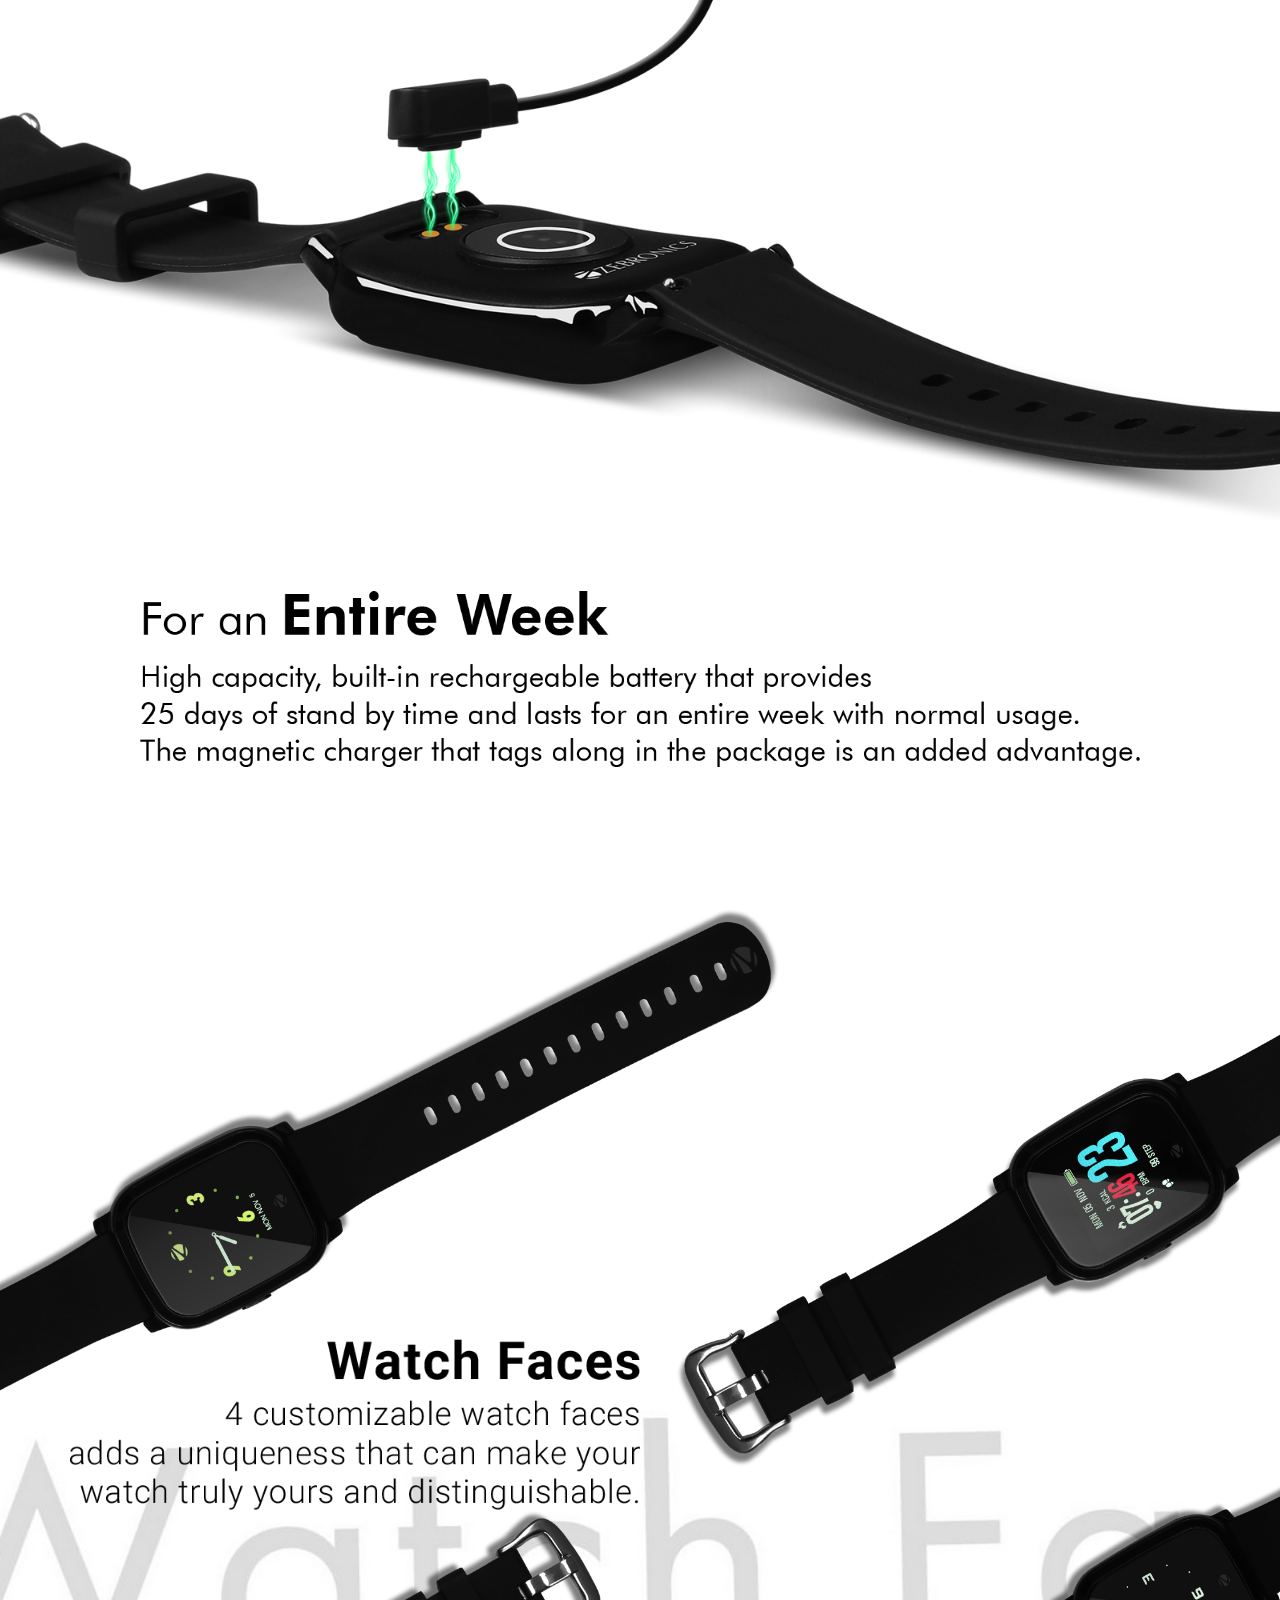
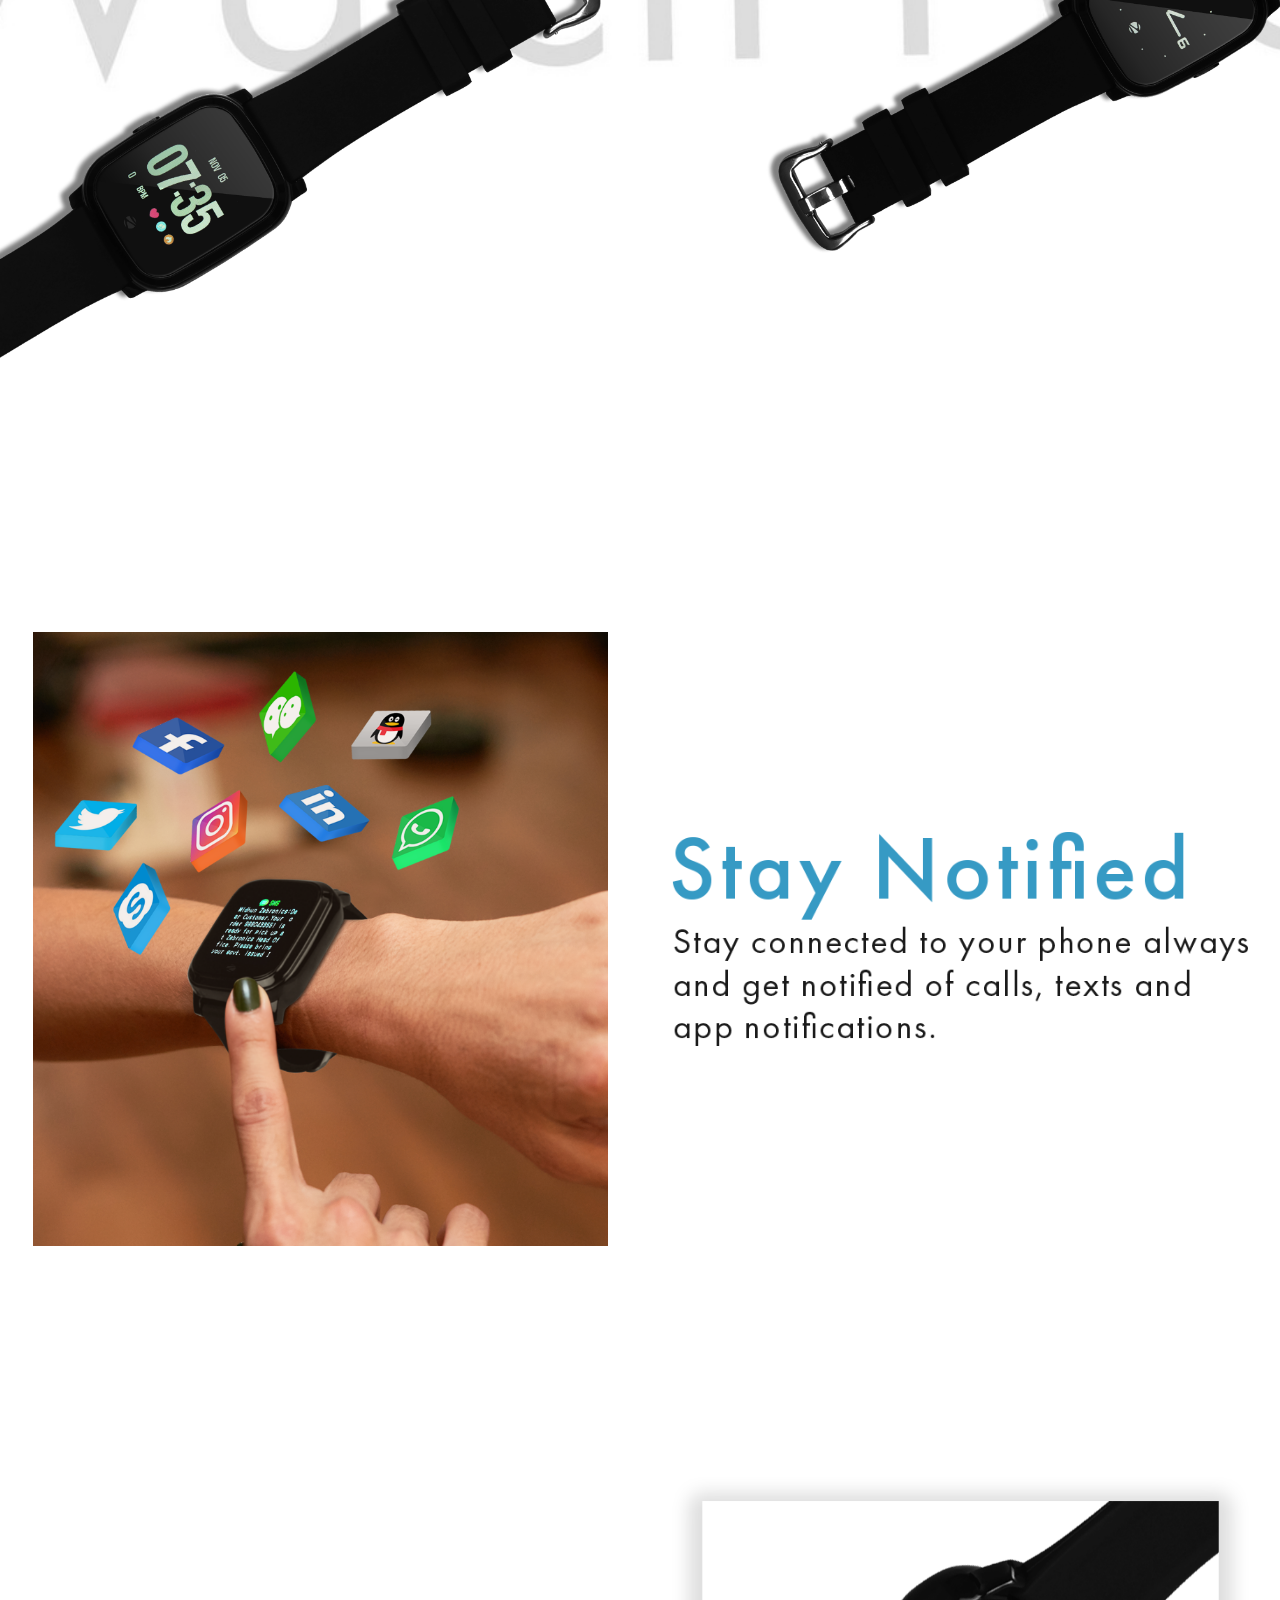
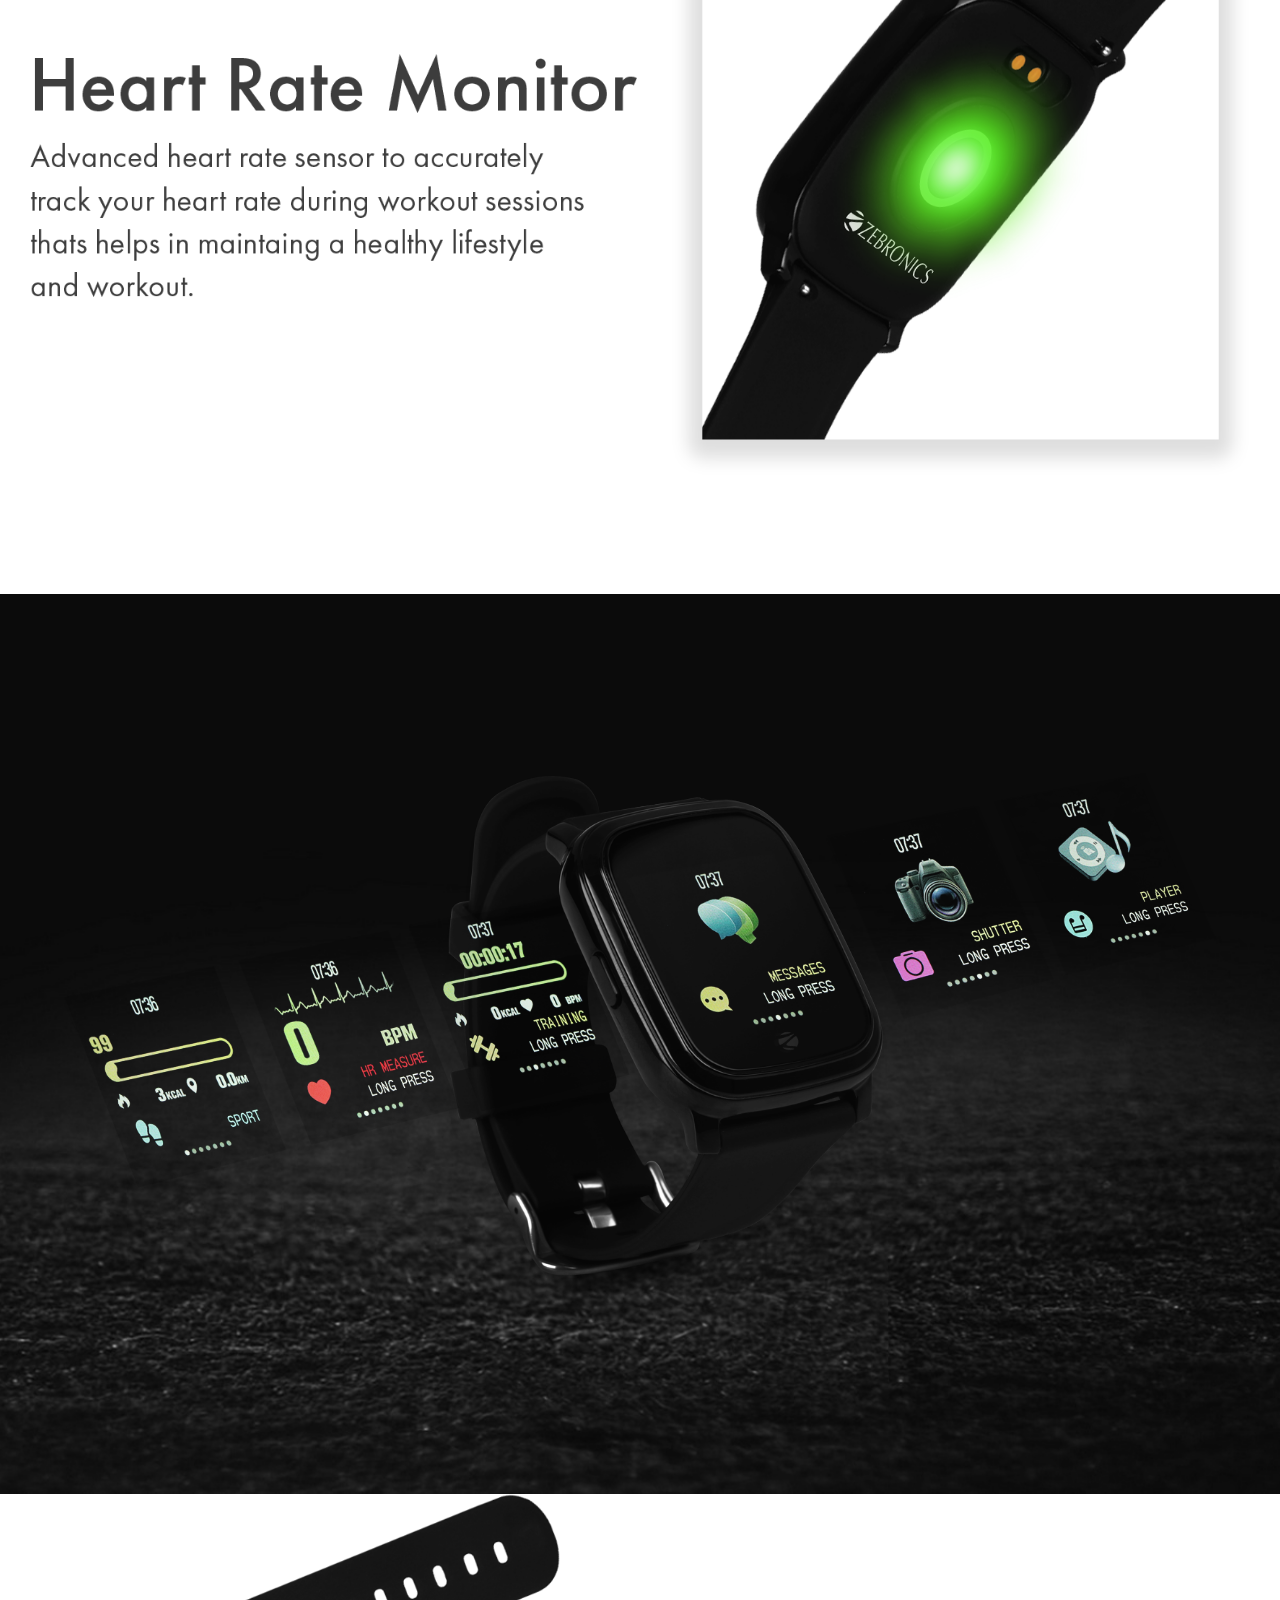
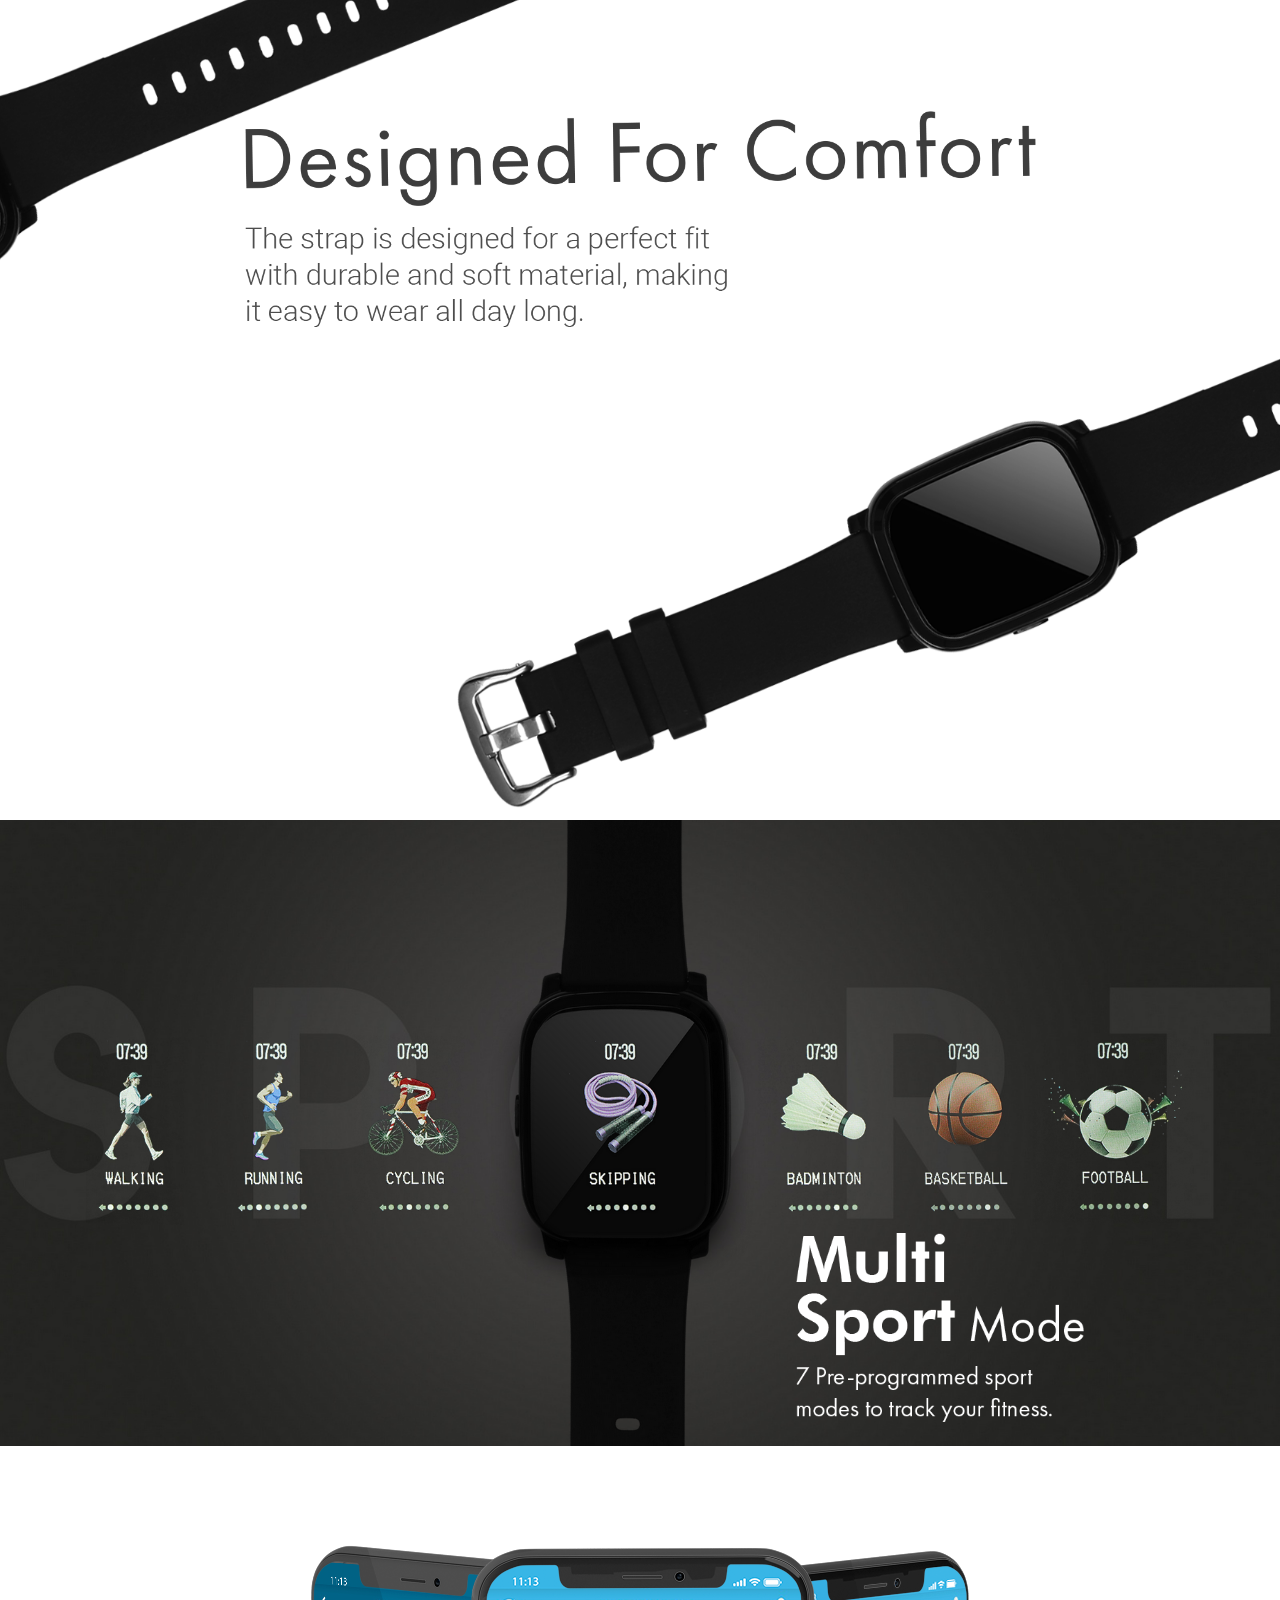
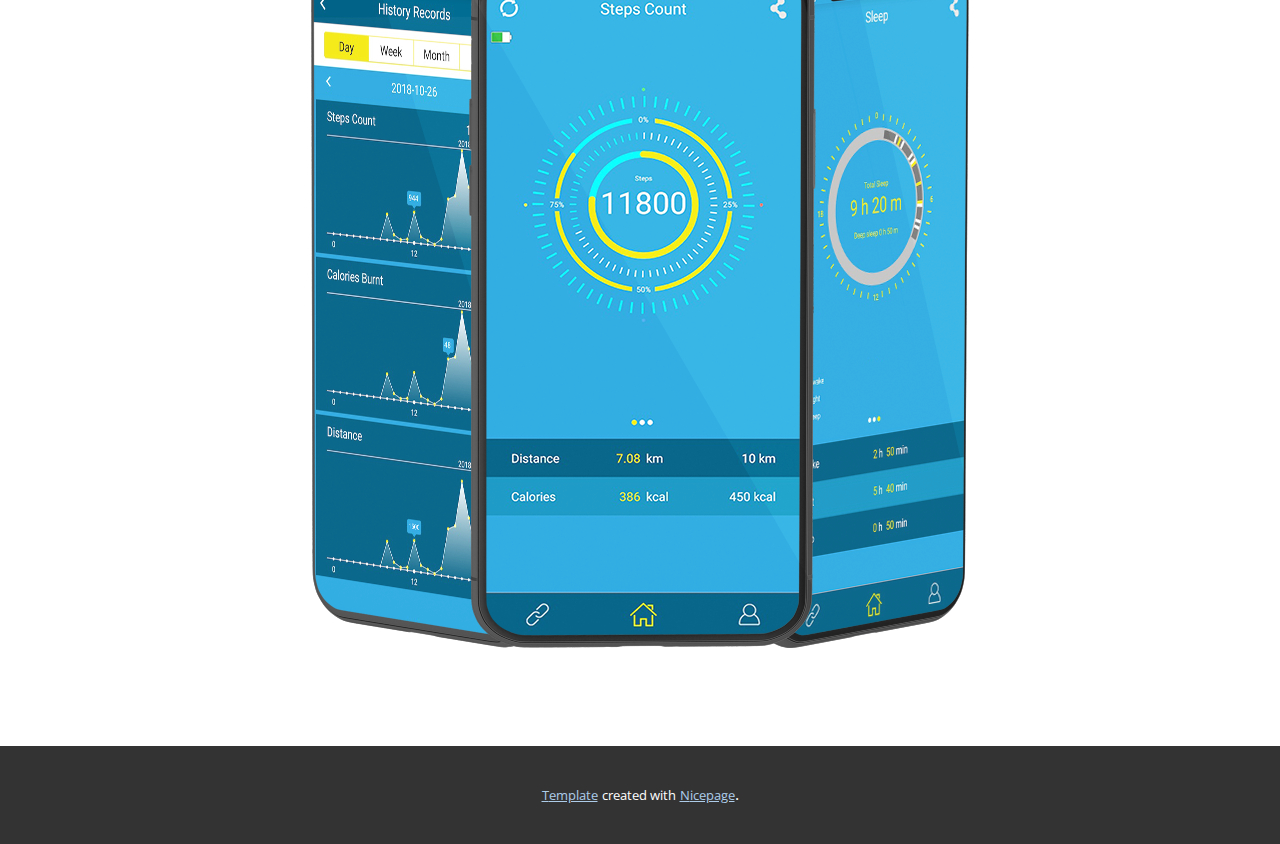
==== index.html @ 2b34265b "initial commit" ====
<!DOCTYPE html>
<html style="font-size: 16px;">

<head>
    <meta name="viewport" content="width=device-width, initial-scale=1.0">
    <meta charset="utf-8">
    <meta name="keywords" content="">
    <meta name="description" content="">
    <meta name="page_type" content="np-template-header-footer-from-plugin">
    <title>Page 1</title>
    <link rel="stylesheet" href="nicepage.css" media="screen">
    <link rel="stylesheet" href="Page-1.css" media="screen">
    <script class="u-script" type="text/javascript" src="jquery.js" defer=""></script>
    <script class="u-script" type="text/javascript" src="nicepage.js" defer=""></script>
    <link id="u-google-font" rel="stylesheet" href="https://fonts.googleapis.com/css?family=Roboto:100,100i,300,300i,400,400i,500,500i,700,700i,900,900i|Open+Sans:300,300i,400,400i,600,600i,700,700i,800,800i">









    <script type="application/ld+json">
        {
        		"@context": "http://schema.org",
        		"@type": "Organization",
        		"name": "",
        		"url": "index.html"
        }
    </script>
    <meta property="og:title" content="Page 1">
    <meta property="og:type" content="website">
    <meta name="theme-color" content="#478ac9">
    <link rel="canonical" href="index.html">
    <meta property="og:url" content="index.html">
</head>

<body data-home-page-name='Page 1' class="u-body">
    <section class="u-clearfix u-hidden-sm u-hidden-xs u-section-1" id="sec-c8ea">
        <div class="u-clearfix u-expanded-width u-layout-wrap u-layout-wrap-1">
            <div class="u-layout">
                <div class="u-layout-col">
                    <div class="u-container-style u-image u-layout-cell u-left-cell u-right-cell u-size-30 u-image-1" data-image-width="1900" data-image-height="881">
                        <div class="u-container-layout u-container-layout-1"></div>
                    </div>
                    <div class="u-container-style u-layout-cell u-left-cell u-right-cell u-size-30 u-layout-cell-2">
                        <div class="u-container-layout u-container-layout-2">
                            <img src="images/batterytxt.png" alt="" class="u-image u-image-default u-image-2" data-image-width="1417" data-image-height="250">
                        </div>
                    </div>
                </div>
            </div>
        </div>
    </section>
    <section class="u-clearfix u-hidden-sm u-hidden-xs u-image u-section-2" id="sec-03a7">
        <div class="u-clearfix u-sheet u-valign-bottom-lg u-valign-bottom-xl u-sheet-1">
            <img src="images/Group1copy2.png" alt="" class="u-image u-image-default u-image-1" data-image-width="1512" data-image-height="872">
            <img src="images/Group1copy3.png" alt="" class="u-image u-image-default u-image-2" data-image-width="1459" data-image-height="892">
            <img src="images/Group1copy.png" alt="" class="u-image u-image-default u-image-3" data-image-width="1566" data-image-height="976">
            <img src="images/facestxt.png" alt="" class="u-image u-image-default u-image-4" data-image-width="711" data-image-height="213">
            <img src="images/Group1.png" alt="" class="u-image u-image-default u-image-5" data-image-width="1464" data-image-height="954">
        </div>
    </section>
    <section class="u-clearfix u-hidden-lg u-hidden-md u-hidden-xl u-image u-section-3" id="sec-4ccc">
        <div class="u-clearfix u-sheet u-sheet-1">
            <img src="images/cmfmimg.png" alt="" class="u-image u-image-default u-image-1" data-image-width="314" data-image-height="1910">
            <img src="images/cmfmtxt.png" alt="" class="u-image u-image-default u-image-2" data-image-width="1025" data-image-height="282">
        </div>
    </section>
    <section class="u-clearfix u-valign-middle-xs u-section-4" id="sec-d850">
        <div class="u-clearfix u-expanded-width u-layout-wrap u-layout-wrap-1">
            <div class="u-layout">
                <div class="u-layout-row">
                    <div class="u-align-center-lg u-align-center-md u-align-center-sm u-align-center-xs u-container-style u-layout-cell u-left-cell u-size-30 u-layout-cell-1">
                        <div class="u-container-layout u-valign-middle u-container-layout-1">
                            <img src="images/notifiedimg.png" alt="" class="u-image u-image-default u-image-1" data-image-width="823" data-image-height="879">
                        </div>
                    </div>
                    <div class="u-align-center-lg u-align-center-md u-align-center-sm u-align-center-xs u-container-style u-layout-cell u-right-cell u-size-30 u-layout-cell-2">
                        <div class="u-container-layout u-valign-middle u-container-layout-2">
                            <img src="images/notifiedtxt.png" alt="" class="u-image u-image-default u-image-2" data-image-width="659" data-image-height="245">
                        </div>
                    </div>
                </div>
            </div>
        </div>
    </section>
    <section class="u-clearfix u-valign-middle-lg u-valign-middle-md u-valign-middle-sm u-valign-middle-xs u-section-5" id="sec-684a">
        <div class="u-clearfix u-expanded-width u-layout-wrap u-layout-wrap-1">
            <div class="u-layout">
                <div class="u-layout-row">
                    <div class="u-align-center-lg u-align-center-md u-align-center-sm u-align-center-xs u-container-style u-layout-cell u-left-cell u-size-30 u-layout-cell-1">
                        <div class="u-container-layout u-valign-middle u-container-layout-1">
                            <img src="images/hrmtxt.png" alt="" class="u-image u-image-default u-image-1" data-image-width="751" data-image-height="301">
                        </div>
                    </div>
                    <div class="u-align-center-lg u-align-center-md u-align-center-sm u-align-center-xs u-container-style u-layout-cell u-right-cell u-size-30 u-layout-cell-2">
                        <div class="u-container-layout u-valign-middle u-container-layout-2">
                            <img src="images/hrmimg.png" alt="" class="u-image u-image-default u-image-2" data-image-width="780" data-image-height="809">
                        </div>
                    </div>
                </div>
            </div>
        </div>
    </section>
    <section class="u-clearfix u-image u-section-6" id="sec-d4ac">
        <div class="u-clearfix u-sheet u-valign-middle u-sheet-1">
            <img src="images/functions.png" alt="" class="u-image u-image-default u-image-1" data-image-width="1596" data-image-height="752">
        </div>
    </section>
    <section class="u-align-center-lg u-align-center-md u-align-center-sm u-align-center-xs u-clearfix u-hidden-sm u-hidden-xs u-section-7" id="sec-c87b">
        <div class="u-clearfix u-expanded-width u-layout-wrap u-layout-wrap-1">
            <div class="u-gutter-0 u-layout">
                <div class="u-layout-col">
                    <div class="u-container-style u-hidden-sm u-hidden-xs u-layout-cell u-left-cell u-right-cell u-size-30 u-layout-cell-1">
                        <div class="u-container-layout u-valign-top-xl u-container-layout-1">
                            <img src="images/comforti2.png" alt="" class="u-image u-image-default u-image-1" data-image-width="1582" data-image-height="766">
                            <img src="images/comforttxt.png" alt="" class="u-image u-image-default u-image-2" data-image-width="1288" data-image-height="352">
                            <img src="images/comforti2.png" alt="" class="u-image u-image-default u-image-3" data-image-width="1582" data-image-height="766">
                        </div>
                    </div>
                    <div class="u-container-style u-layout-cell u-left-cell u-right-cell u-size-30 u-layout-cell-2">
                        <div class="u-container-layout u-container-layout-2"></div>
                    </div>
                </div>
            </div>
        </div>
    </section>
    <section class="u-align-center u-clearfix u-hidden-sm u-hidden-xs u-image u-section-8" id="sec-77e2">
        <div class="u-clearfix u-sheet u-valign-middle u-sheet-1">
            <img src="images/sportmodeimg.png" alt="" class="u-border-no-bottom u-border-no-left u-border-no-right u-border-no-top u-image u-image-default u-image-1" data-image-width="1768" data-image-height="1000">
            <img src="images/sporttxt.png" alt="" class="u-image u-image-default u-image-2" data-image-width="405" data-image-height="266">
        </div>
    </section>
    <section class="u-clearfix u-section-9" id="sec-fd3b">
        <div class="u-clearfix u-sheet u-valign-middle-xl u-sheet-1">
            <img src="images/p3r.png" alt="" class="u-image u-image-default u-image-1" data-image-width="216" data-image-height="697">
            <img src="images/p2l.png" alt="" class="u-image u-image-default u-image-2" data-image-width="233" data-image-height="703">
            <img src="images/p1c.png" alt="" class="u-image u-image-default u-image-3" data-image-width="347" data-image-height="700">
        </div>
    </section>


    <section class="u-backlink u-clearfix u-grey-80">
        <a class="u-link" href="https://nicepage.com/html" target="_blank">
        <span>Template</span>
      </a>
        <p class="u-text">
            <span>created with</span>
        </p>
        <a class="u-link" href="https://nicepage.com" target="_blank">
        <span>Nicepage</span>
      </a>.

    </section>
</body>

</html>
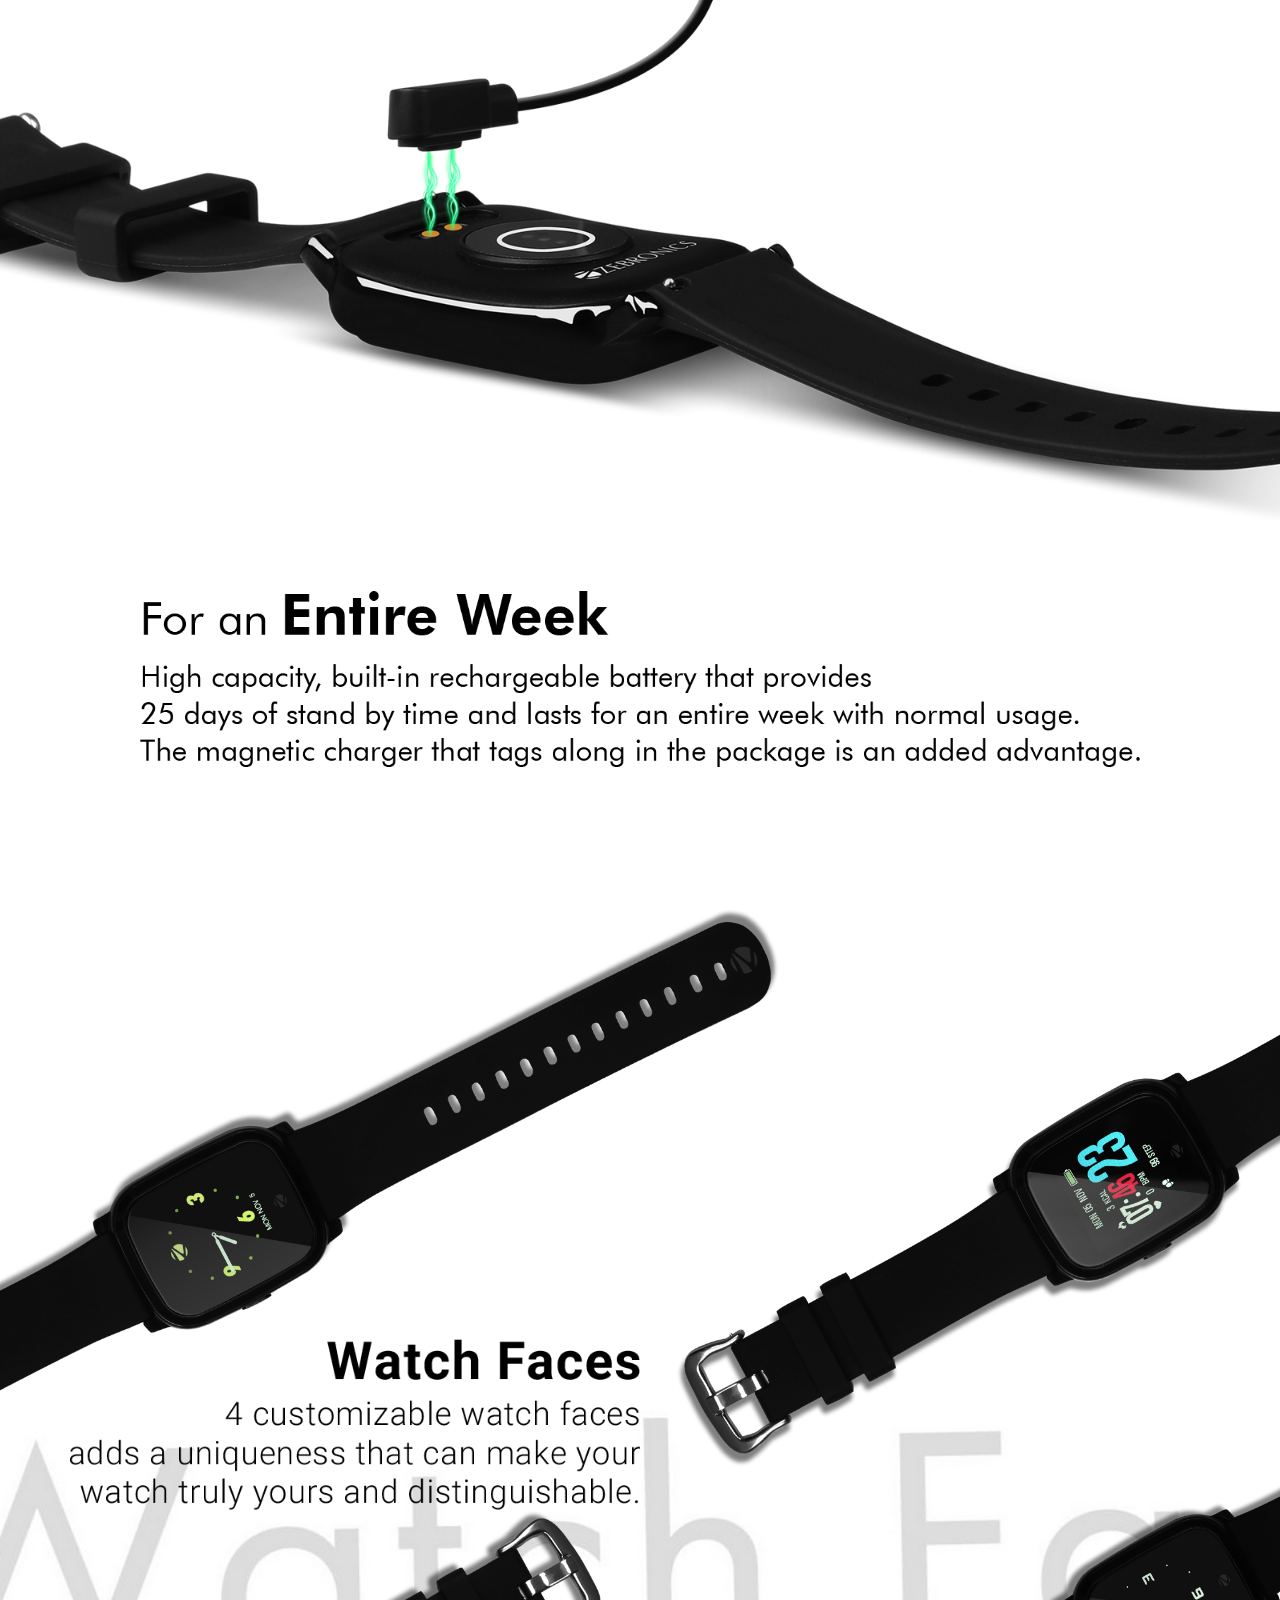
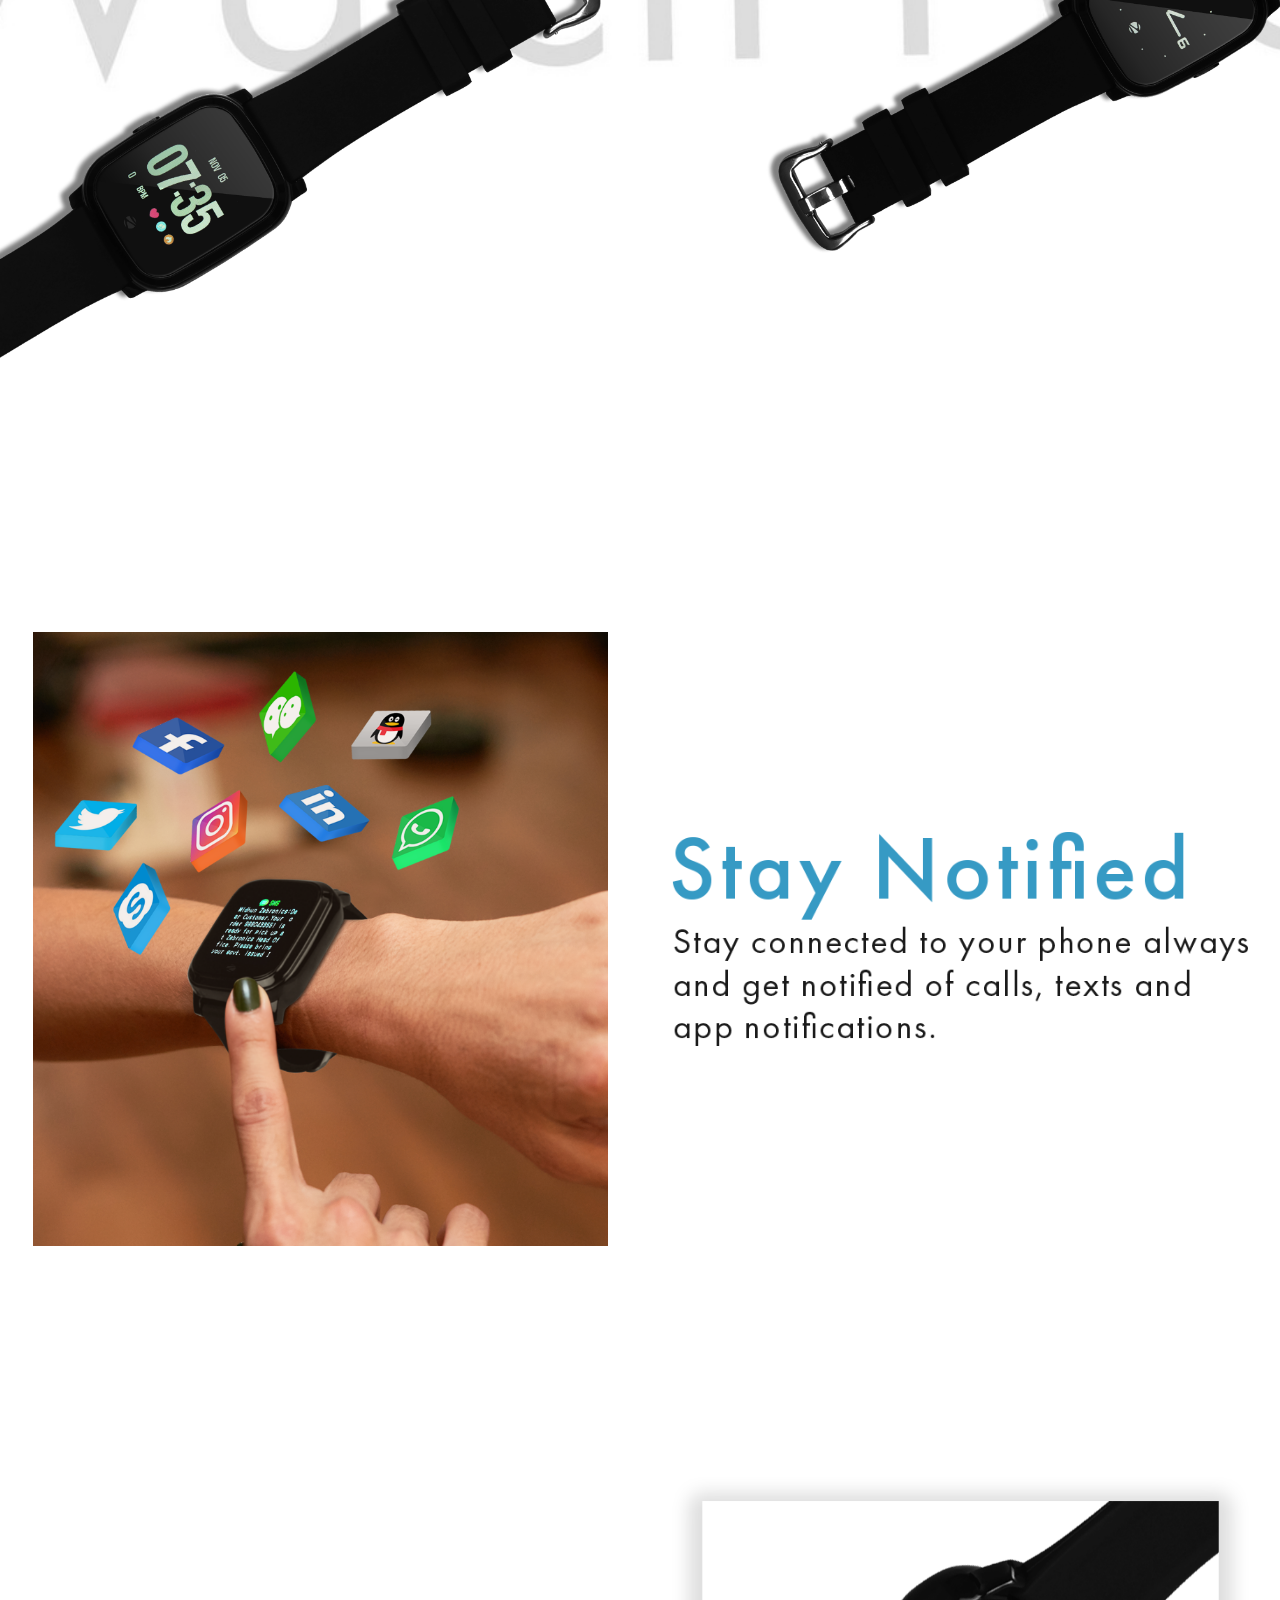
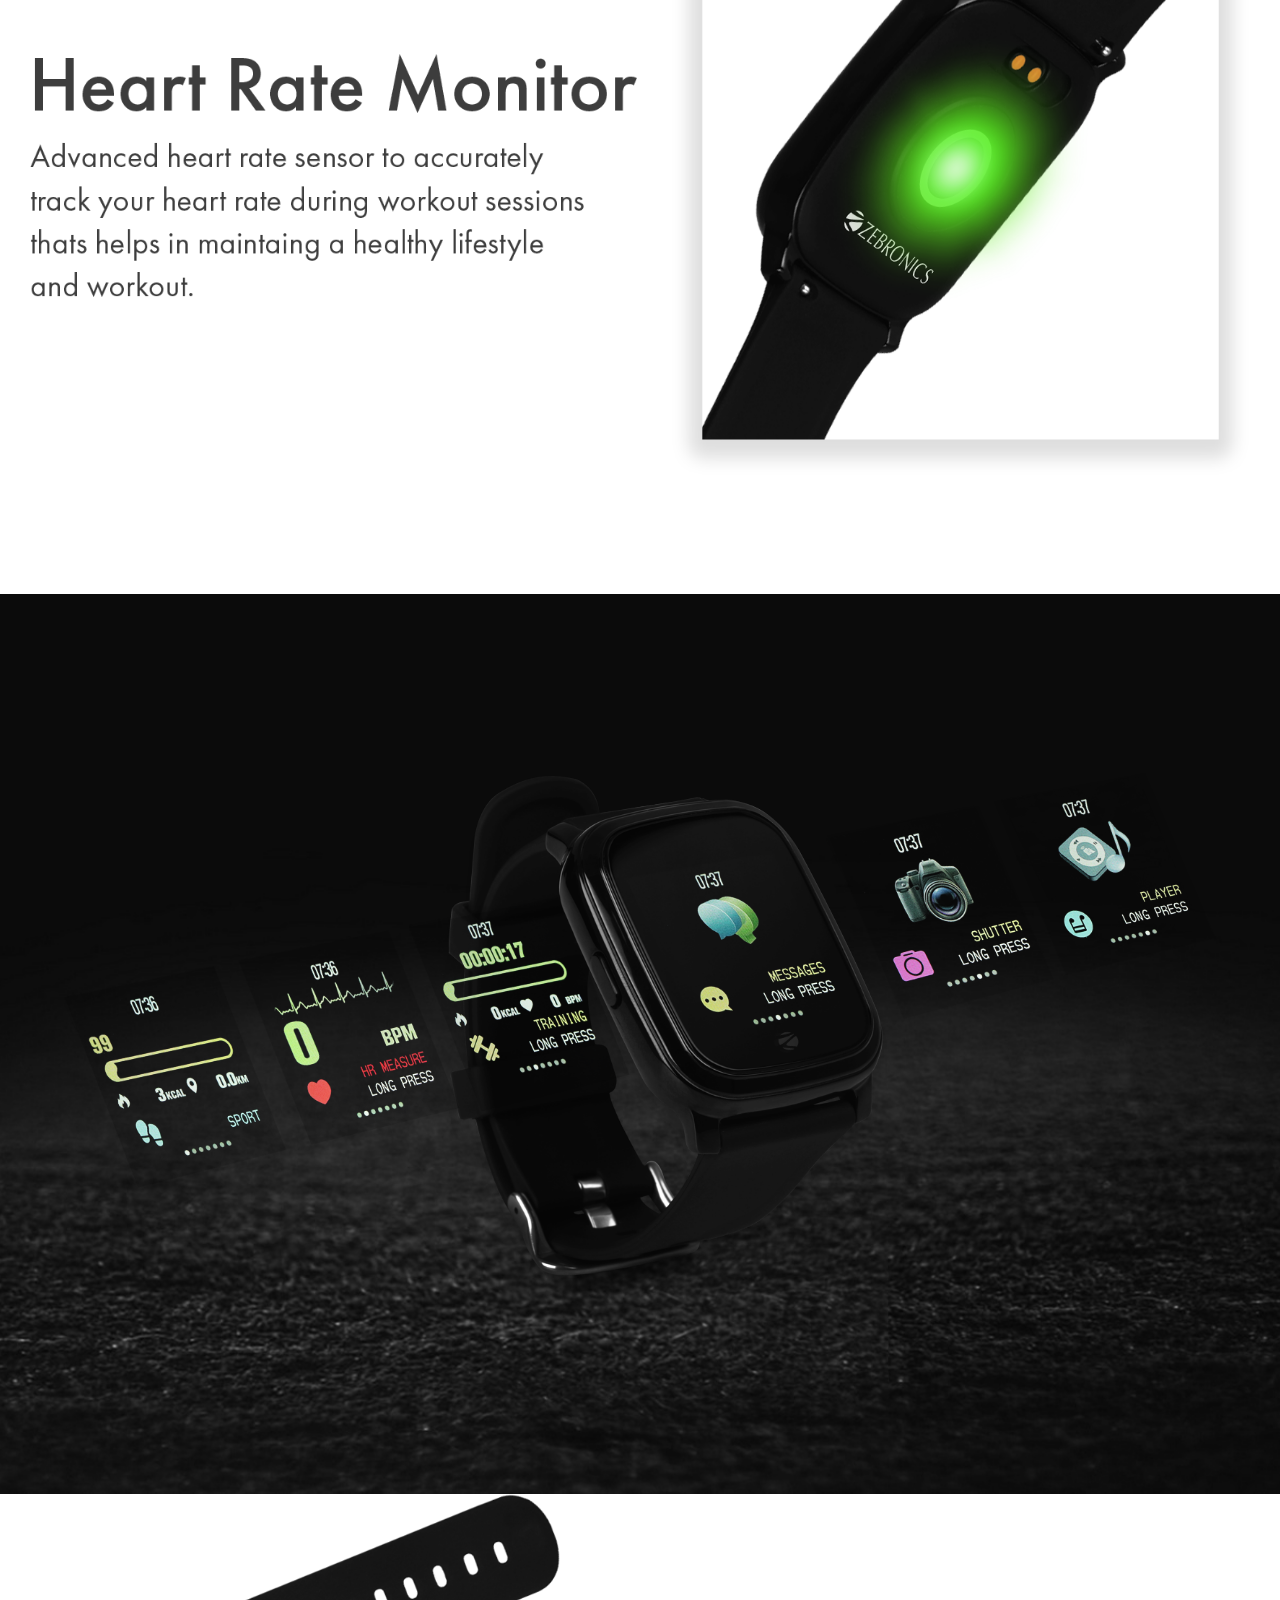
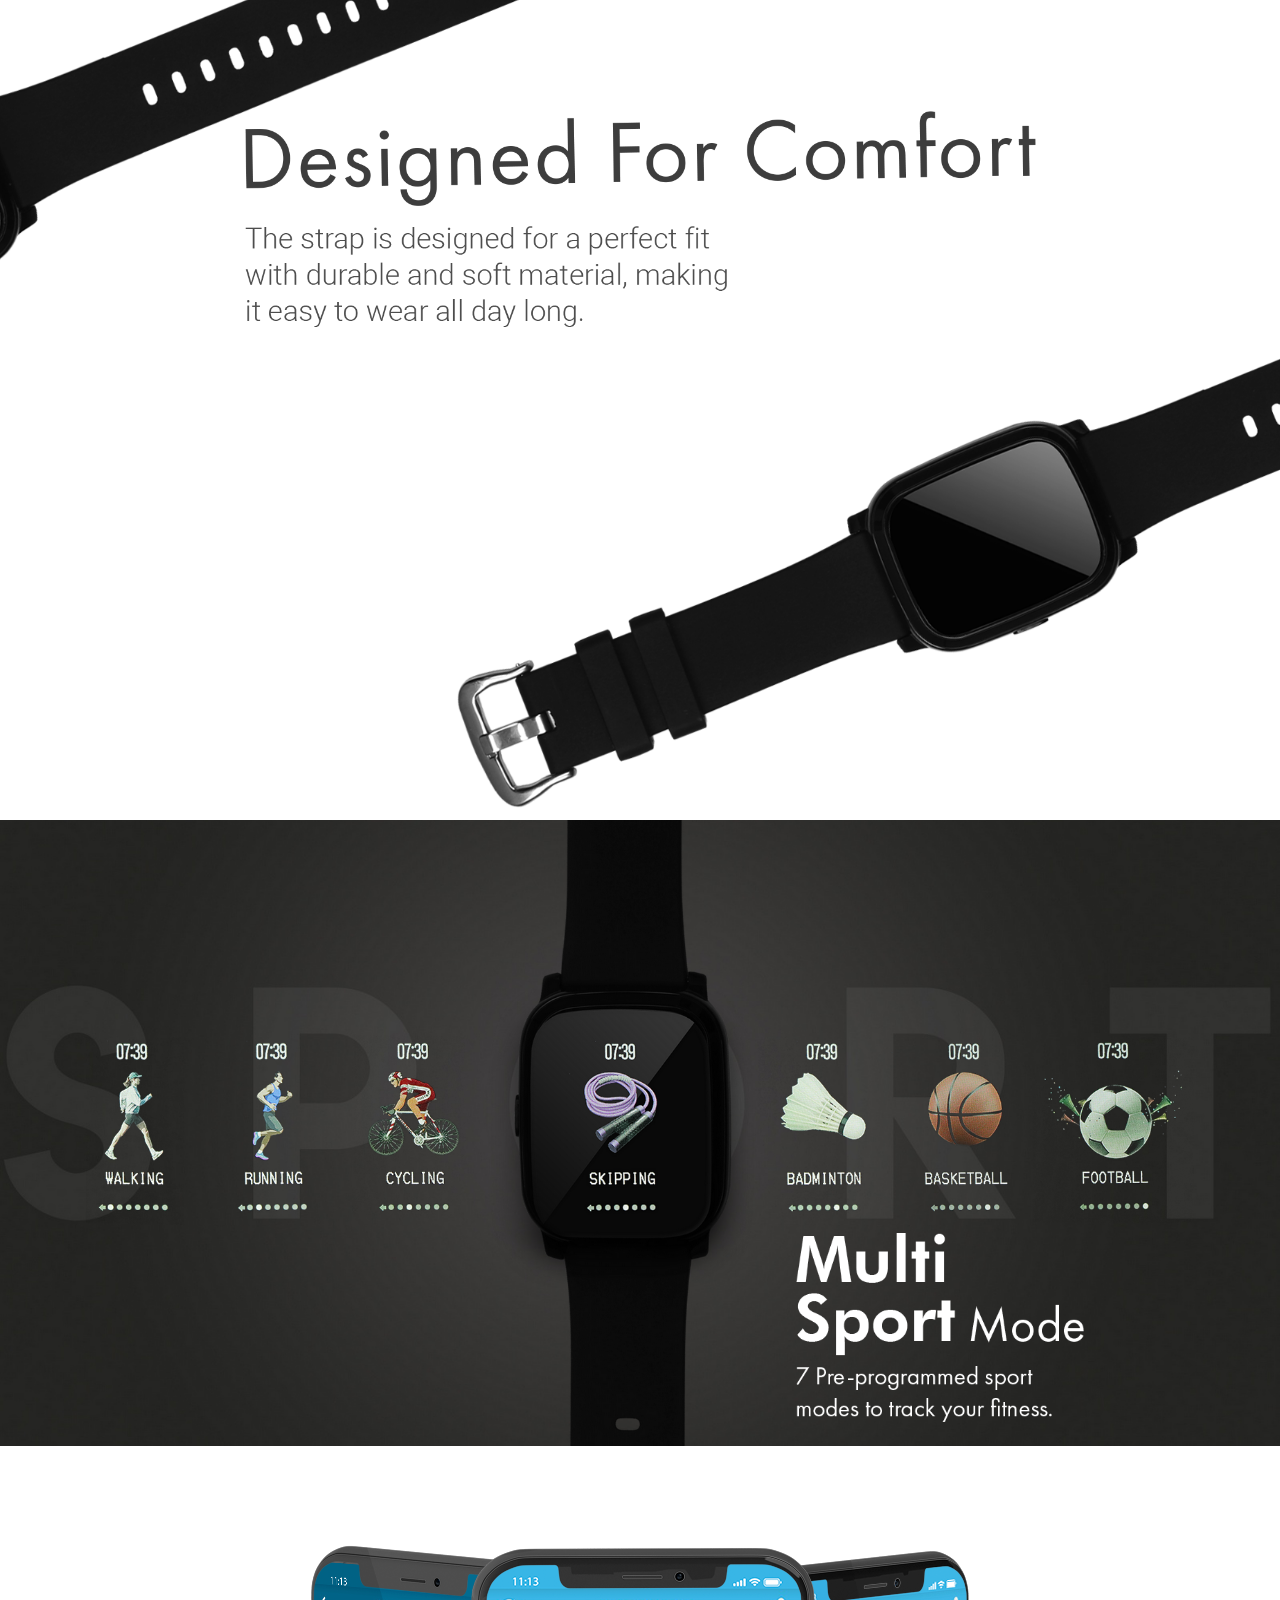
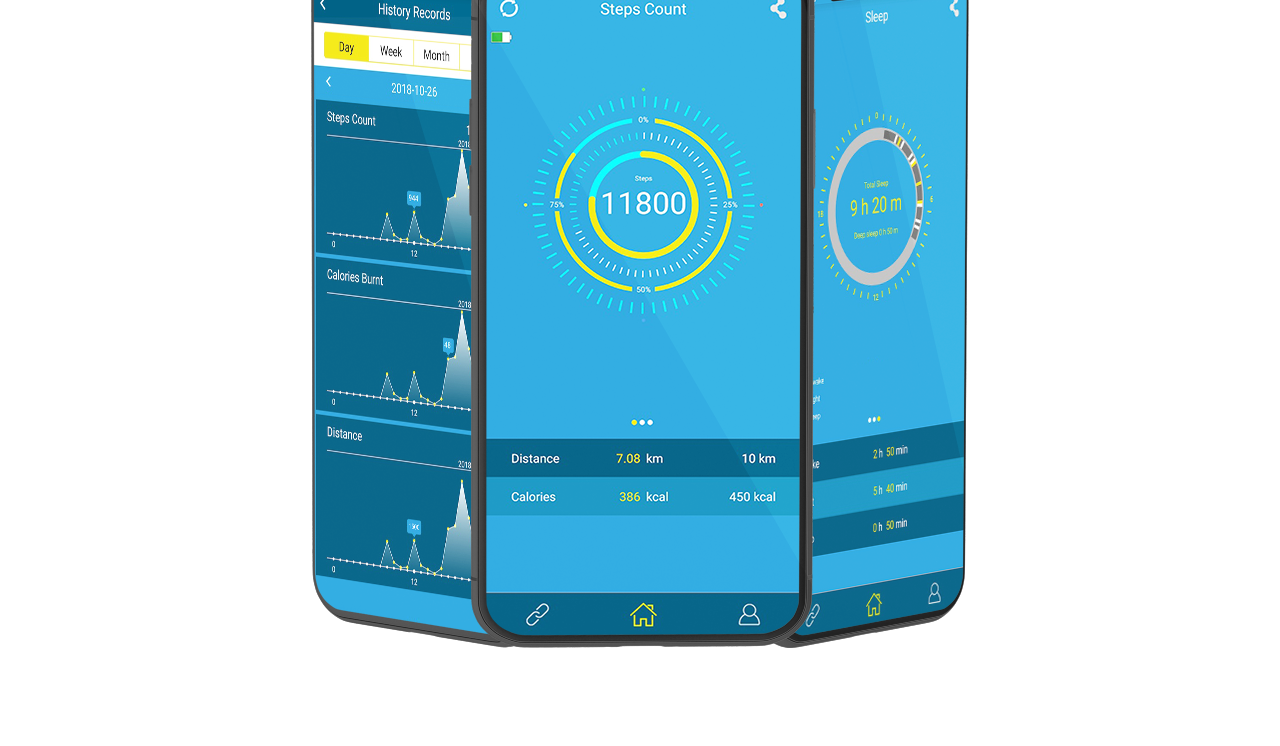
==== commit ff5798e9: "d" ====
--- a/index.html
+++ b/index.html
@@ -143,18 +143,7 @@
     </section>
 
 
-    <section class="u-backlink u-clearfix u-grey-80">
-        <a class="u-link" href="https://nicepage.com/html" target="_blank">
-        <span>Template</span>
-      </a>
-        <p class="u-text">
-            <span>created with</span>
-        </p>
-        <a class="u-link" href="https://nicepage.com" target="_blank">
-        <span>Nicepage</span>
-      </a>.
-
-    </section>
+  
 </body>
 
 </html>